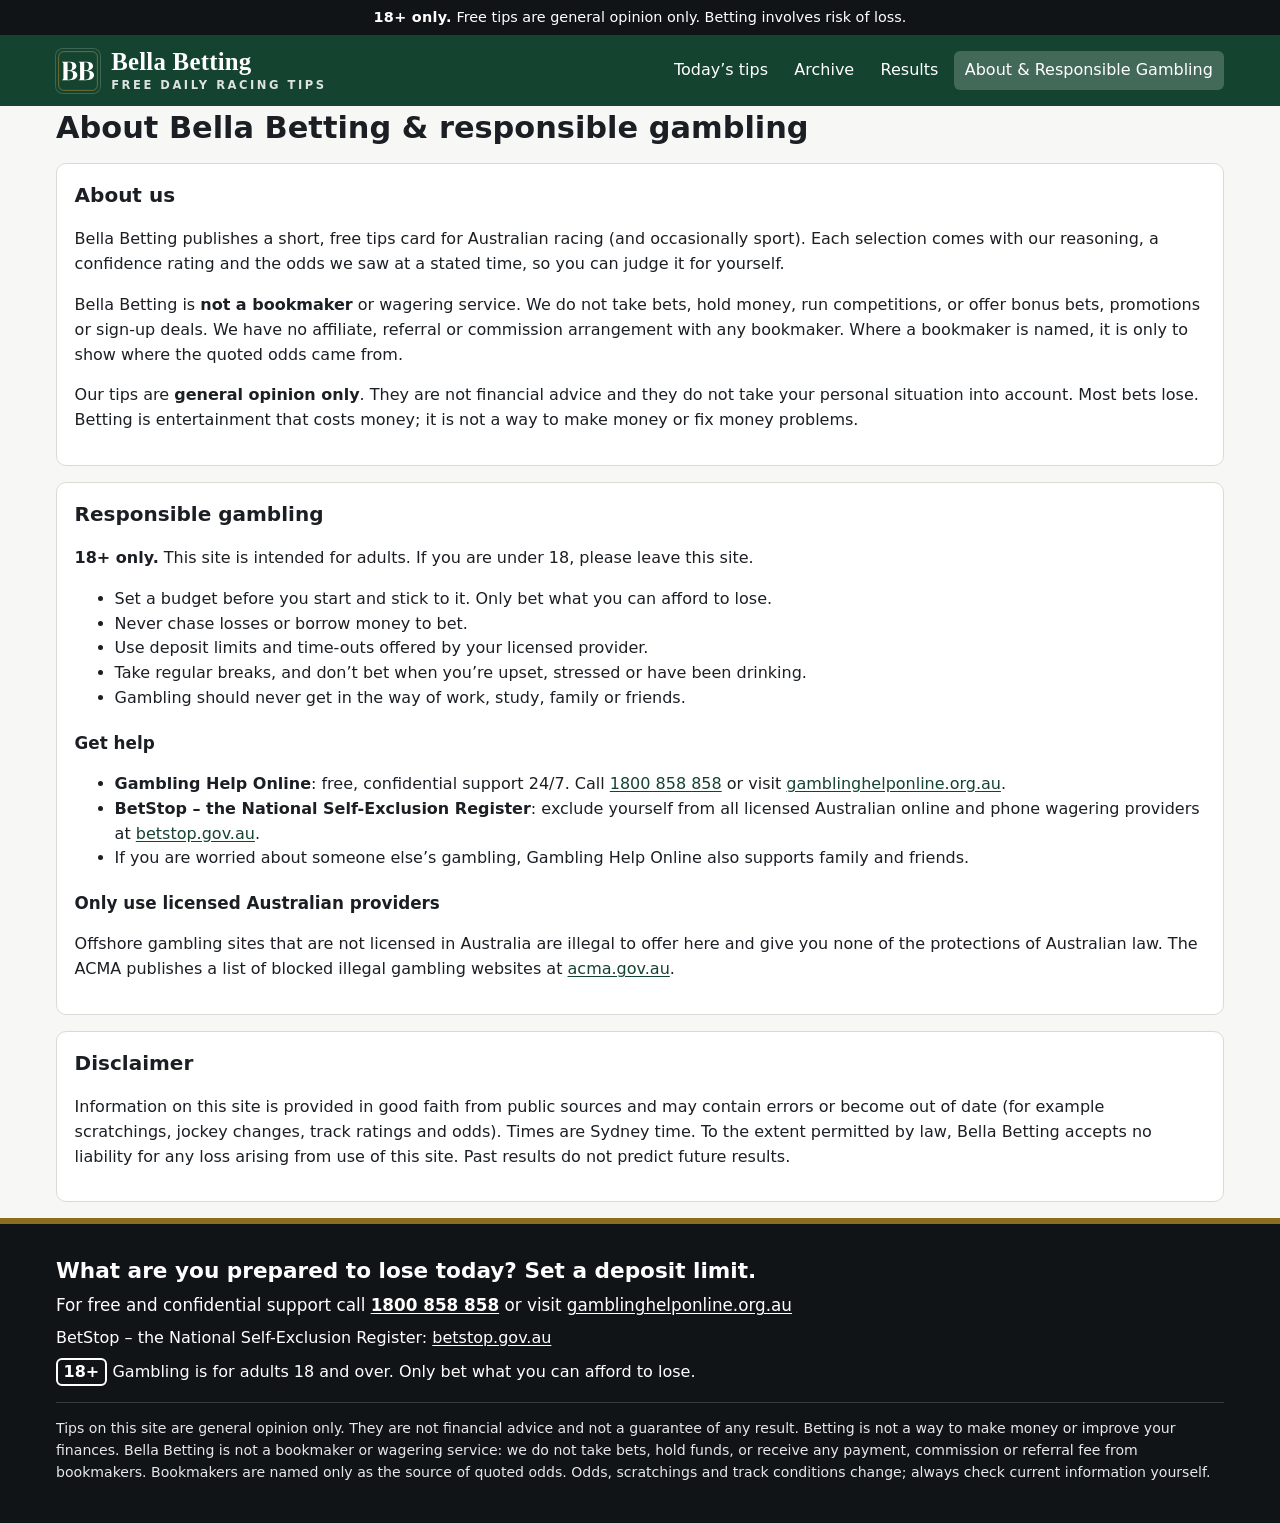
==== about.html @ 1662aeac "Bella Betting site: daily tips, roughies, archive, results tracker, RG footer, BB monogram" ====
<!doctype html>
<html lang="en-AU">
<head>
  <meta charset="utf-8">
  <meta name="viewport" content="width=device-width, initial-scale=1">
  <title>About &amp; Responsible Gambling | Bella Betting</title>
  <meta name="description" content="About Bella Betting, responsible gambling support and disclaimer.">
  <meta name="theme-color" content="#14432f">
  <link rel="icon" href="assets/brand/bb-monogram.svg" type="image/svg+xml">
  <link rel="icon" href="assets/brand/favicon-32.png" sizes="32x32" type="image/png">
  <link rel="icon" href="assets/brand/favicon.ico" sizes="16x16 32x32 48x48">
  <link rel="apple-touch-icon" href="assets/brand/apple-touch-icon.png">
  <link rel="manifest" href="site.webmanifest">
  <link rel="stylesheet" href="assets/style.css">
  <script src="assets/app.js" defer></script>
</head>
<body data-page="about">
  <a class="skip" href="#main">Skip to content</a>
  <div class="age-strip" role="note"><strong>18+ only.</strong> Free tips are general opinion only. Betting involves risk of loss.</div>
  <header class="site-header">
    <div class="wrap">
      <a class="brand" href="index.html" aria-label="Bella Betting home"><img class="brand-tile" src="assets/brand/bb-monogram.svg" alt="" width="44" height="44"><span class="wordmark">Bella Betting<span>Free daily racing tips</span></span></a>
      <nav aria-label="Main">
        <ul>
        <li><a href="index.html">Today’s tips</a></li>
        <li><a href="archive.html">Archive</a></li>
        <li><a href="results.html">Results</a></li>
        <li><a href="about.html" aria-current="page">About &amp; Responsible Gambling</a></li>
        </ul>
      </nav>
    </div>
  </header>
  <main id="main" class="wrap">
    <h1>About Bella Betting &amp; responsible gambling</h1>
    <section class="card" aria-labelledby="about-h">
      <h2 id="about-h">About us</h2>
      <p>Bella Betting publishes a short, free tips card for Australian racing (and occasionally sport). Each selection comes with our reasoning, a confidence rating and the odds we saw at a stated time, so you can judge it for yourself.</p>
      <p>Bella Betting is <strong>not a bookmaker</strong> or wagering service. We do not take bets, hold money, run competitions, or offer bonus bets, promotions or sign-up deals. We have no affiliate, referral or commission arrangement with any bookmaker. Where a bookmaker is named, it is only to show where the quoted odds came from.</p>
      <p>Our tips are <strong>general opinion only</strong>. They are not financial advice and they do not take your personal situation into account. Most bets lose. Betting is entertainment that costs money; it is not a way to make money or fix money problems.</p>
    </section>
    <section class="card" aria-labelledby="rg-h">
      <h2 id="rg-h">Responsible gambling</h2>
      <p><strong>18+ only.</strong> This site is intended for adults. If you are under 18, please leave this site.</p>
      <ul>
        <li>Set a budget before you start and stick to it. Only bet what you can afford to lose.</li>
        <li>Never chase losses or borrow money to bet.</li>
        <li>Use deposit limits and time-outs offered by your licensed provider.</li>
        <li>Take regular breaks, and don’t bet when you’re upset, stressed or have been drinking.</li>
        <li>Gambling should never get in the way of work, study, family or friends.</li>
      </ul>
      <h3>Get help</h3>
      <ul>
        <li><strong>Gambling Help Online</strong>: free, confidential support 24/7. Call <a href="tel:1800858858">1800 858 858</a> or visit <a href="https://www.gamblinghelponline.org.au" rel="noopener">gamblinghelponline.org.au</a>.</li>
        <li><strong>BetStop – the National Self-Exclusion Register</strong>: exclude yourself from all licensed Australian online and phone wagering providers at <a href="https://www.betstop.gov.au" rel="noopener">betstop.gov.au</a>.</li>
        <li>If you are worried about someone else’s gambling, Gambling Help Online also supports family and friends.</li>
      </ul>
      <h3>Only use licensed Australian providers</h3>
      <p>Offshore gambling sites that are not licensed in Australia are illegal to offer here and give you none of the protections of Australian law. The ACMA publishes a list of blocked illegal gambling websites at <a href="https://www.acma.gov.au/blocked-gambling-websites" rel="noopener">acma.gov.au</a>.</p>
    </section>
    <section class="card" aria-labelledby="disc-h">
      <h2 id="disc-h">Disclaimer</h2>
      <p>Information on this site is provided in good faith from public sources and may contain errors or become out of date (for example scratchings, jockey changes, track ratings and odds). Times are Sydney time. To the extent permitted by law, Bella Betting accepts no liability for any loss arising from use of this site. Past results do not predict future results.</p>
    </section>

  </main>
  <footer class="rg-footer" aria-label="Responsible gambling">
    <div class="wrap">
      <p class="rg-tagline" id="rg-tagline">Chances are you’re about to lose.</p>
      <p class="rg-cta">For free and confidential support call <a href="tel:1800858858"><strong>1800 858 858</strong></a> or visit <a href="https://www.gamblinghelponline.org.au" rel="noopener">gamblinghelponline.org.au</a></p>
      <p>BetStop – the National Self-Exclusion Register: <a href="https://www.betstop.gov.au" rel="noopener">betstop.gov.au</a></p>
      <p><span class="age18" aria-hidden="true">18+</span>Gambling is for adults 18 and over. Only bet what you can afford to lose.</p>
      <p class="disclaimer">Tips on this site are general opinion only. They are not financial advice and not a guarantee of any result. Betting is not a way to make money or improve your finances. Bella Betting is not a bookmaker or wagering service: we do not take bets, hold funds, or receive any payment, commission or referral fee from bookmakers. Bookmakers are named only as the source of quoted odds. Odds, scratchings and track conditions change; always check current information yourself.</p>
    </div>
  </footer>
</body>
</html>
---- assets/style.css ----
/* Bella Betting – plain CSS, mobile-first, no external assets */
:root{
  --ink:#1b1f24; --muted:#4f5864; --bg:#f7f7f5; --card:#ffffff; --line:#d9dcd6;
  --brand:#14432f; --brand-ink:#ffffff; --accent:#8a6d1d; --warn-bg:#fff6dd; --warn-line:#e2c56b;
  --rg-bg:#111417; --rg-ink:#ffffff; --focus:#1a5fd0;
  --radius:10px; --maxw:1200px;
}
*{box-sizing:border-box}
html{-webkit-text-size-adjust:100%}
body{margin:0;min-height:100vh;display:flex;flex-direction:column;font-family:system-ui,-apple-system,"Segoe UI",Roboto,"Helvetica Neue",Arial,sans-serif;font-size:1rem;line-height:1.55;color:var(--ink);background:var(--bg)}
a{color:var(--brand);text-underline-offset:2px}
a:focus-visible,button:focus-visible{outline:3px solid var(--focus);outline-offset:2px}
.skip{position:absolute;left:-9999px;top:0;background:#fff;padding:.5rem 1rem;z-index:10}
.skip:focus{left:.5rem;top:.5rem}
.wrap{max-width:var(--maxw);margin:0 auto;padding:0 1rem}

/* 18+ strip */
.age-strip{background:var(--rg-bg);color:var(--rg-ink);font-size:.9rem;text-align:center;padding:.4rem 1rem}
.age-strip strong{letter-spacing:.02em}

/* header + text wordmark */
.site-header{background:var(--brand);color:var(--brand-ink)}
.site-header .wrap{display:flex;flex-wrap:wrap;align-items:center;justify-content:space-between;gap:.5rem 1.5rem;padding-top:.85rem;padding-bottom:.85rem}
.brand{display:inline-flex;align-items:center;gap:.7rem;text-decoration:none;color:var(--brand-ink)}
.brand-tile{display:block;width:44px;height:44px;flex:none;border-radius:7px;box-shadow:0 0 0 1px rgba(255,255,255,.18)}
.wordmark{color:var(--brand-ink);text-decoration:none;font-family:Georgia,"Times New Roman",serif;font-size:1.55rem;font-weight:700;letter-spacing:.01em;line-height:1}
.wordmark{display:block}
.wordmark span{font-family:system-ui,-apple-system,"Segoe UI",Roboto,Arial,sans-serif;font-weight:600;font-size:.72rem;letter-spacing:.22em;text-transform:uppercase;display:block;margin-top:.3rem;opacity:.85}
nav ul{list-style:none;margin:0;padding:0;display:flex;flex-wrap:wrap;gap:.25rem}
nav a{display:block;color:var(--brand-ink);text-decoration:none;padding:.45rem .7rem;border-radius:6px;font-weight:500}
nav a:hover{background:rgba(255,255,255,.12)}
nav a[aria-current="page"]{background:rgba(255,255,255,.2)}

main{padding:1.5rem 0 2.5rem;flex:1 0 auto;width:100%}
h1{font-size:1.6rem;line-height:1.25;margin:.2rem 0 .4rem}
h2{font-size:1.25rem;margin:2rem 0 .6rem}
h3{font-size:1.05rem;margin:1.2rem 0 .4rem}
.meta{color:var(--muted);margin:0 0 1rem}
.card{background:var(--card);border:1px solid var(--line);border-radius:var(--radius);padding:1rem 1.1rem;margin:1rem 0}
.notice{background:var(--warn-bg);border:1px solid var(--warn-line);border-radius:var(--radius);padding:.8rem 1rem;margin:1rem 0}
.notice p{margin:.25rem 0}
.muted{color:var(--muted)}
.small{font-size:.9rem}

/* tips table: cards on mobile, table on wide screens */
table.tips{width:100%;border-collapse:collapse}
table.tips caption{text-align:left;font-weight:600;padding:.25rem 0 .6rem}
table.tips thead{position:absolute;left:-9999px}
table.tips tr{display:block;background:var(--card);border:1px solid var(--line);border-radius:var(--radius);padding:.8rem 1rem;margin-bottom:.9rem}
table.tips td{display:block;padding:.2rem 0;border:0}
table.tips td::before{content:attr(data-label);display:block;font-size:.75rem;font-weight:600;text-transform:uppercase;letter-spacing:.06em;color:var(--muted)}
td.sel{font-size:1.1rem;font-weight:700}
.badge{display:inline-block;border:1px solid var(--line);border-radius:999px;padding:.05rem .55rem;font-size:.85rem;background:#f1f3ef;white-space:nowrap}
.odds-src{display:block;color:var(--muted);font-size:.85rem}

@media (min-width:860px){
  h1{font-size:1.9rem}
  table.tips thead{position:static}
  table.tips{background:var(--card);border:1px solid var(--line);border-radius:var(--radius);overflow:hidden}
  table.tips tr{display:table-row;border:0;border-radius:0;padding:0;margin:0}
  table.tips th,table.tips td{display:table-cell;text-align:left;vertical-align:top;padding:.7rem .75rem;border-bottom:1px solid var(--line)}
  table.tips th{background:#eef1ec;font-size:.85rem;text-transform:uppercase;letter-spacing:.04em}
  table.tips td::before{display:none}
  table.tips tbody tr:last-child td{border-bottom:0}
  td.sel{font-size:1rem}
  td.reason{min-width:16rem}
  td.odds{min-width:9.5rem}
  td.time{white-space:nowrap}
  td.chance{min-width:7.5rem}
}

/* generic data tables (archive/results) */
table.data{width:100%;border-collapse:collapse;background:var(--card);border:1px solid var(--line);border-radius:var(--radius);overflow:hidden}
table.data th,table.data td{text-align:left;padding:.55rem .7rem;border-bottom:1px solid var(--line);vertical-align:top}
table.data th{background:#eef1ec;font-size:.85rem}
.table-scroll{overflow-x:auto}
.stats{display:grid;grid-template-columns:repeat(auto-fit,minmax(9rem,1fr));gap:.75rem;margin:1rem 0}
.stat{background:var(--card);border:1px solid var(--line);border-radius:var(--radius);padding:.75rem}
.stat b{display:block;font-size:1.3rem}

/* responsible gambling footer */
.rg-footer{background:var(--rg-bg);color:var(--rg-ink);padding:1.6rem 0 2rem;border-top:6px solid var(--accent)}
.rg-footer a{color:#fff}
.rg-tagline{font-size:1.35rem;font-weight:700;margin:0 0 .6rem;line-height:1.3}
.rg-cta{font-size:1.05rem;margin:.3rem 0}
.rg-footer p{margin:.45rem 0}
.rg-footer .disclaimer{font-size:.88rem;opacity:.9;border-top:1px solid #3a4047;margin-top:1rem;padding-top:.9rem}
.age18{display:inline-block;border:2px solid #fff;border-radius:6px;font-weight:800;padding:0 .35rem;margin-right:.35rem}
@media (prefers-reduced-motion:reduce){*{scroll-behavior:auto!important;transition:none!important}}
@media print{.site-header nav,.skip{display:none}}
.card > h2:first-child{margin-top:0}
.notice-risk{background:#fdeeee;border-color:#d99a9a}
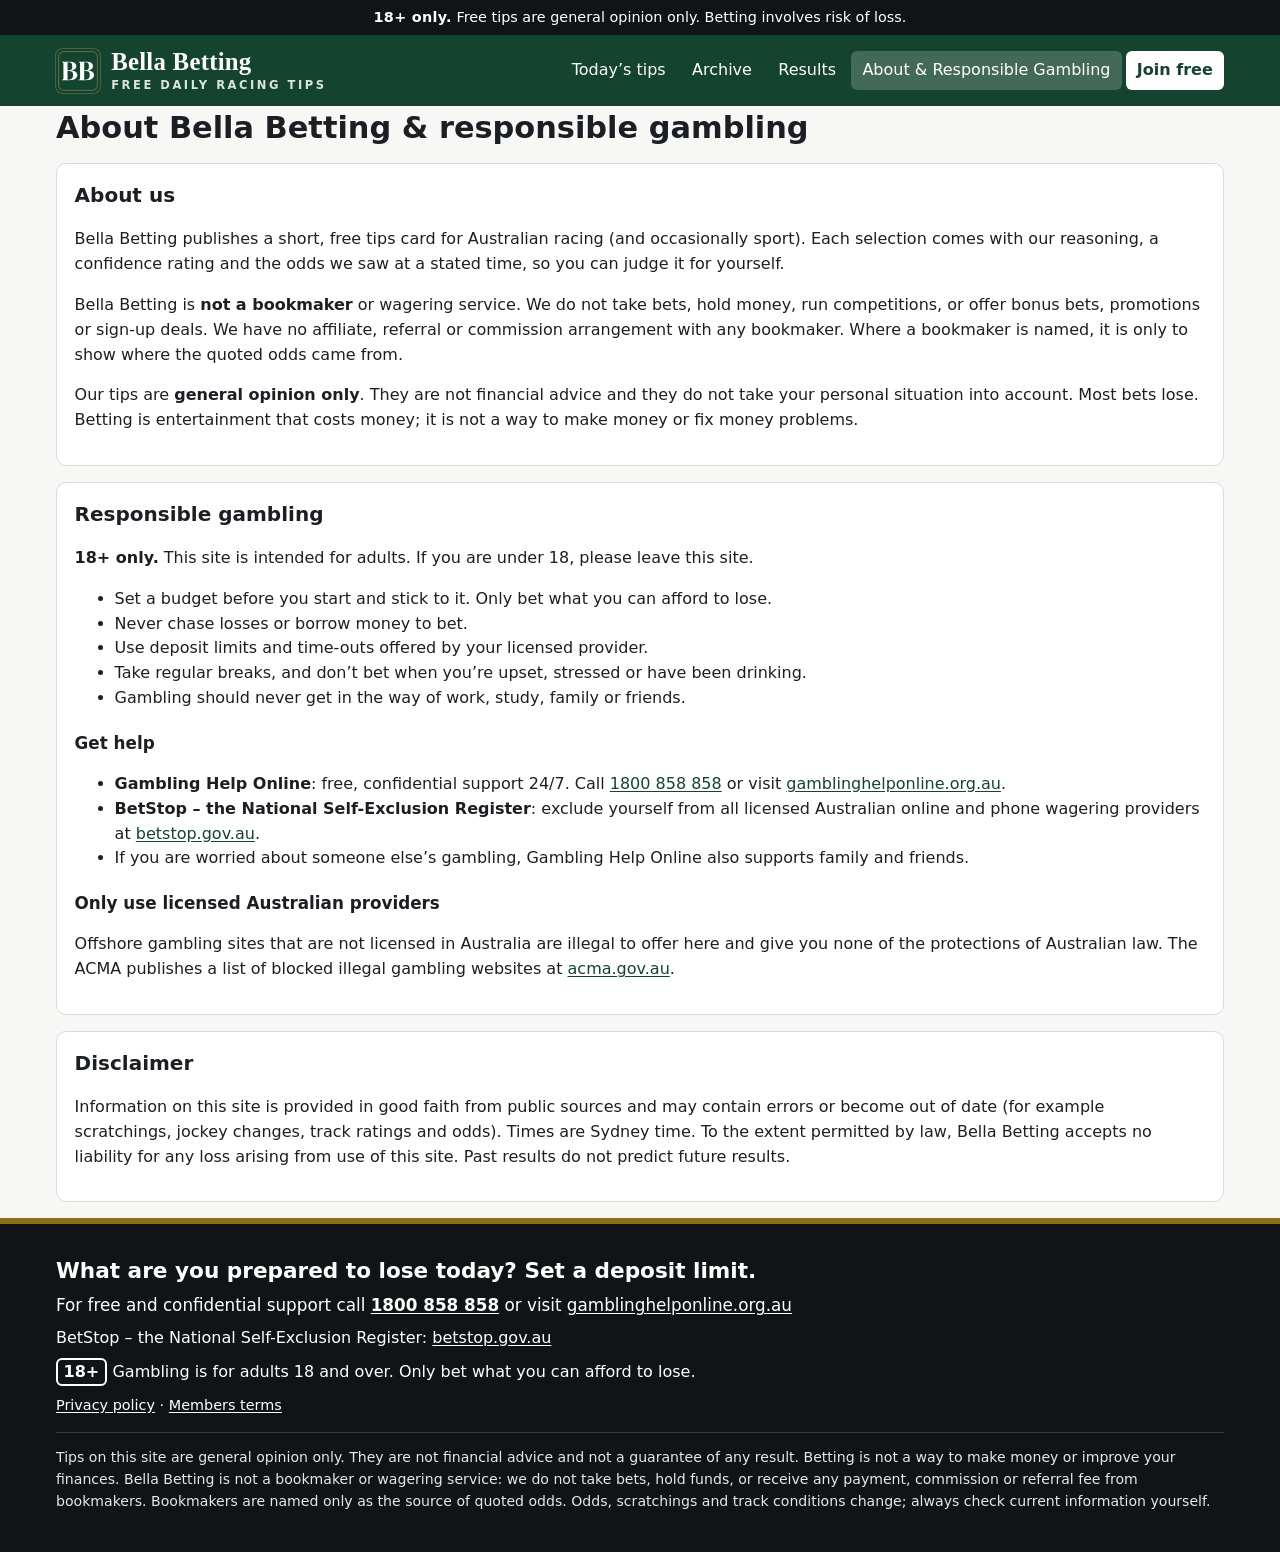
==== commit efe2e974: "Membership (preview, not live): join page, privacy policy, members terms, Join free CTA" ====
--- a/about.html
+++ b/about.html
@@ -26,6 +26,7 @@
         <li><a href="archive.html">Archive</a></li>
         <li><a href="results.html">Results</a></li>
         <li><a href="about.html" aria-current="page">About &amp; Responsible Gambling</a></li>
+        <li><a class="nav-join" href="join.html">Join free</a></li>
         </ul>
       </nav>
     </div>
@@ -69,6 +70,7 @@
       <p class="rg-cta">For free and confidential support call <a href="tel:1800858858"><strong>1800 858 858</strong></a> or visit <a href="https://www.gamblinghelponline.org.au" rel="noopener">gamblinghelponline.org.au</a></p>
       <p>BetStop – the National Self-Exclusion Register: <a href="https://www.betstop.gov.au" rel="noopener">betstop.gov.au</a></p>
       <p><span class="age18" aria-hidden="true">18+</span>Gambling is for adults 18 and over. Only bet what you can afford to lose.</p>
+      <p class="small"><a href="privacy.html">Privacy policy</a> · <a href="members-terms.html">Members terms</a></p>
       <p class="disclaimer">Tips on this site are general opinion only. They are not financial advice and not a guarantee of any result. Betting is not a way to make money or improve your finances. Bella Betting is not a bookmaker or wagering service: we do not take bets, hold funds, or receive any payment, commission or referral fee from bookmakers. Bookmakers are named only as the source of quoted odds. Odds, scratchings and track conditions change; always check current information yourself.</p>
     </div>
   </footer>
--- a/assets/style.css
+++ b/assets/style.css
@@ -90,3 +90,23 @@
 @media print{.site-header nav,.skip{display:none}}
 .card > h2:first-child{margin-top:0}
 .notice-risk{background:#fdeeee;border-color:#d99a9a}
+
+/* membership */
+nav a.nav-join{background:#fff;color:var(--brand);font-weight:700}
+nav a.nav-join:hover{background:#eef1ec}
+nav a.nav-join[aria-current="page"]{background:#eef1ec}
+.btn{display:inline-block;background:var(--brand);color:#fff;border:0;border-radius:8px;padding:.7rem 1.3rem;font:inherit;font-weight:700;text-decoration:none;cursor:pointer}
+.btn:hover{background:#0f3524}
+.btn[disabled]{opacity:.6;cursor:wait}
+.join-form .field{margin:0 0 1rem}
+.join-form label{display:block;font-weight:600;margin-bottom:.25rem}
+.join-form input[type=text],.join-form input:not([type]),.join-form input[type=email],.join-form input[type=tel]{width:100%;max-width:28rem;font:inherit;padding:.6rem .7rem;border:1px solid #9aa39b;border-radius:8px;background:#fff}
+.join-form input[aria-invalid="true"]{border-color:#b3261e;box-shadow:0 0 0 1px #b3261e}
+.join-form fieldset{border:1px solid var(--line);border-radius:var(--radius);padding:.6rem 1rem 1rem;margin:0 0 1rem}
+.join-form legend{font-weight:700;padding:0 .3rem}
+.join-form label.check{display:flex;gap:.6rem;align-items:flex-start;font-weight:400;margin:.6rem 0}
+.join-form label.check input{width:1.2rem;height:1.2rem;margin-top:.2rem;flex:none}
+.hp{position:absolute;left:-9999px;width:1px;height:1px;overflow:hidden}
+.placeholder{background:#fff6dd;border:1px dashed var(--warn-line);padding:0 .25rem;border-radius:4px}
+.join-cta{border-left:6px solid var(--brand)}
+.preview-banner{background:#fff6dd;border:2px dashed var(--warn-line);padding:.6rem 1rem;border-radius:var(--radius);margin:0 0 1rem}
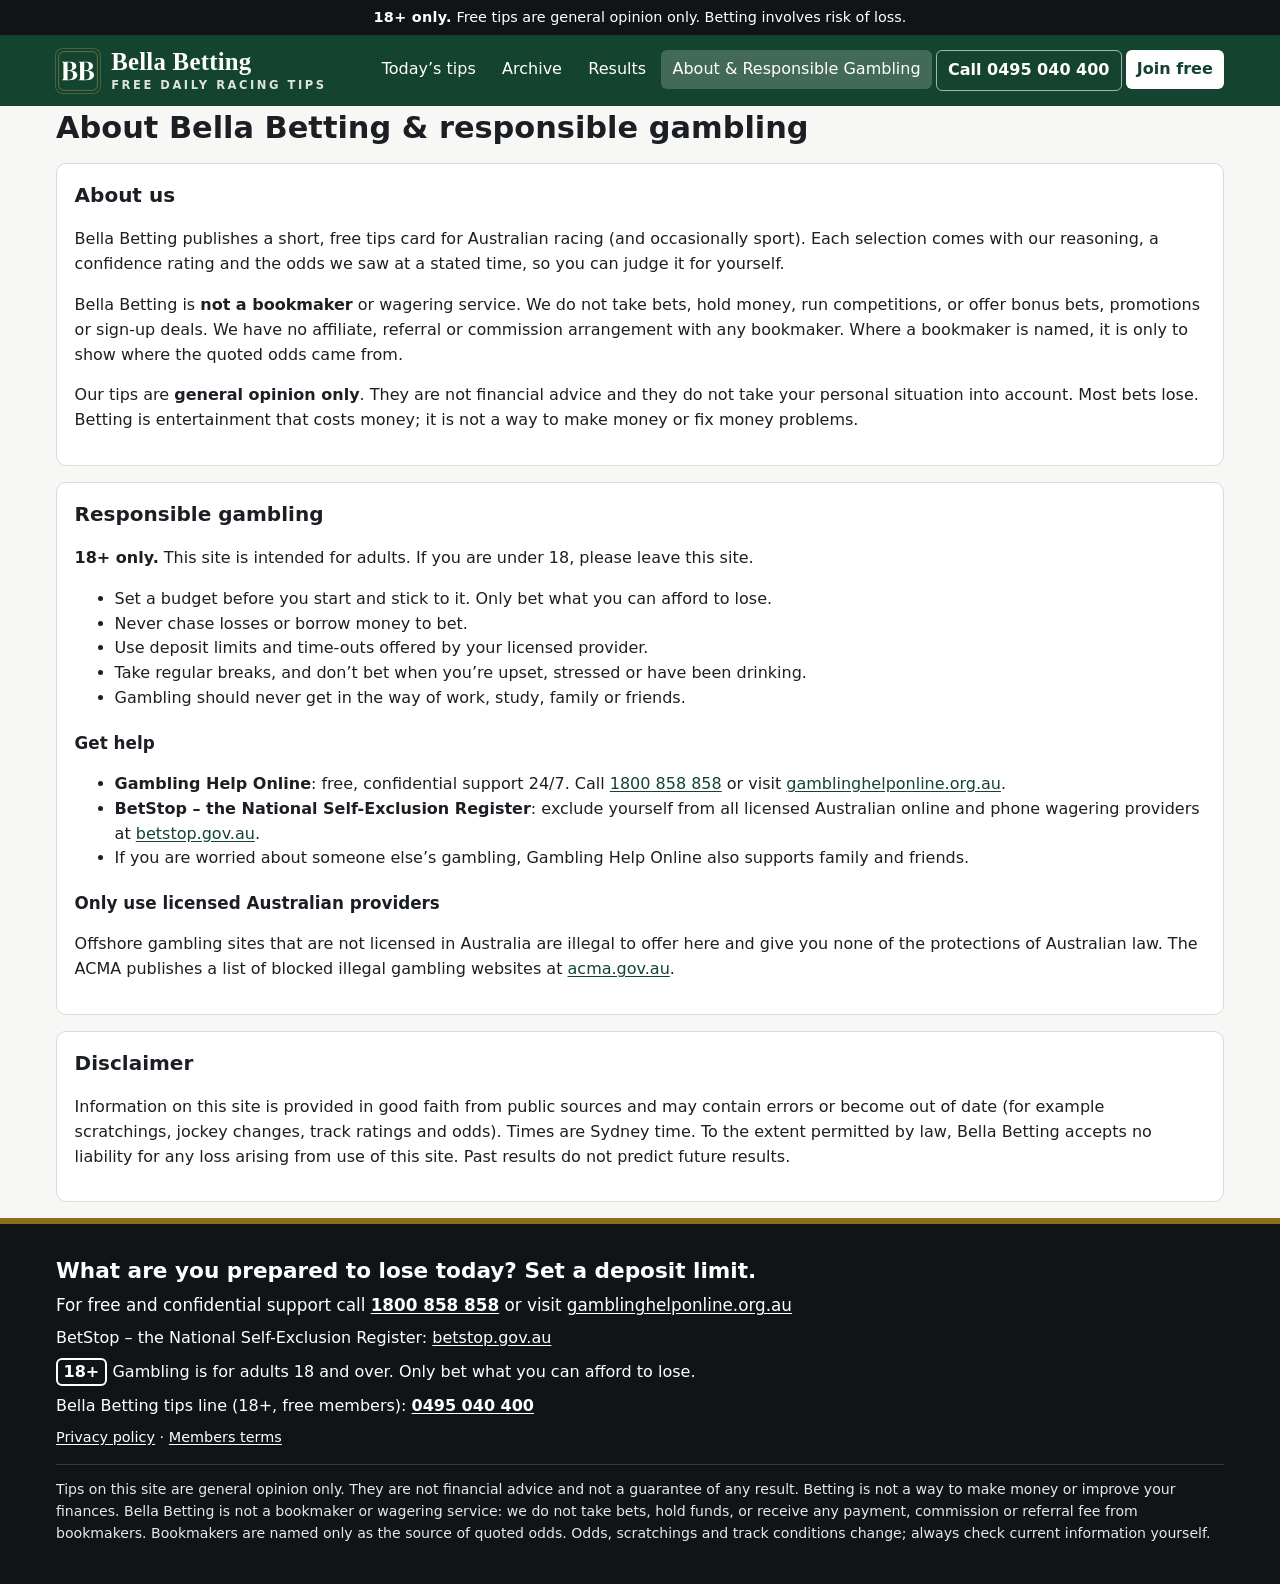
==== commit 9eb770f7: "Update site 2026-10-11 13:10 AEDT" ====
--- a/about.html
+++ b/about.html
@@ -26,6 +26,7 @@
         <li><a href="archive.html">Archive</a></li>
         <li><a href="results.html">Results</a></li>
         <li><a href="about.html" aria-current="page">About &amp; Responsible Gambling</a></li>
+        <li><a class="nav-call" href="tel:+61495040400" aria-label="Call the Bella Betting tips line on 0495 040 400">Call 0495 040 400</a></li>
         <li><a class="nav-join" href="join.html">Join free</a></li>
         </ul>
       </nav>
@@ -70,6 +71,7 @@
       <p class="rg-cta">For free and confidential support call <a href="tel:1800858858"><strong>1800 858 858</strong></a> or visit <a href="https://www.gamblinghelponline.org.au" rel="noopener">gamblinghelponline.org.au</a></p>
       <p>BetStop – the National Self-Exclusion Register: <a href="https://www.betstop.gov.au" rel="noopener">betstop.gov.au</a></p>
       <p><span class="age18" aria-hidden="true">18+</span>Gambling is for adults 18 and over. Only bet what you can afford to lose.</p>
+      <p class="tipsline">Bella Betting tips line (18+, free members): <a href="tel:+61495040400">0495 040 400</a></p>
       <p class="small"><a href="privacy.html">Privacy policy</a> · <a href="members-terms.html">Members terms</a></p>
       <p class="disclaimer">Tips on this site are general opinion only. They are not financial advice and not a guarantee of any result. Betting is not a way to make money or improve your finances. Bella Betting is not a bookmaker or wagering service: we do not take bets, hold funds, or receive any payment, commission or referral fee from bookmakers. Bookmakers are named only as the source of quoted odds. Odds, scratchings and track conditions change; always check current information yourself.</p>
     </div>
--- a/assets/style.css
+++ b/assets/style.css
@@ -110,3 +110,15 @@
 .placeholder{background:#fff6dd;border:1px dashed var(--warn-line);padding:0 .25rem;border-radius:4px}
 .join-cta{border-left:6px solid var(--brand)}
 .preview-banner{background:#fff6dd;border:2px dashed var(--warn-line);padding:.6rem 1rem;border-radius:var(--radius);margin:0 0 1rem}
+
+/* members gate */
+.member-bar{background:#eef6f1;border:1px solid #cfe3d7;padding:.4rem .7rem;border-radius:6px;margin:.6rem 0}
+.gate form.login label{display:block;font-weight:600;margin:.6rem 0 .2rem}
+.gate form.login input[type=tel],.gate form.login input[type=email],.gate form.login input[inputmode=numeric]{font-size:1.05rem;padding:.45rem .6rem;max-width:22rem;width:100%;border:1px solid #9bb;border-radius:6px}
+
+/* tips line */
+nav a.nav-call{border:1px solid rgba(255,255,255,.6);white-space:nowrap;font-weight:700}
+nav a.nav-call:hover{background:rgba(255,255,255,.15)}
+.tipsline a,.phone-members a,.phone-join a{white-space:nowrap}
+.rg-footer .tipsline a{color:inherit;font-weight:700}
+@media (max-width:520px){nav ul{gap:.2rem}nav a{padding:.4rem .55rem}nav li:has(.nav-call),nav li:has(.nav-join){order:-1}}
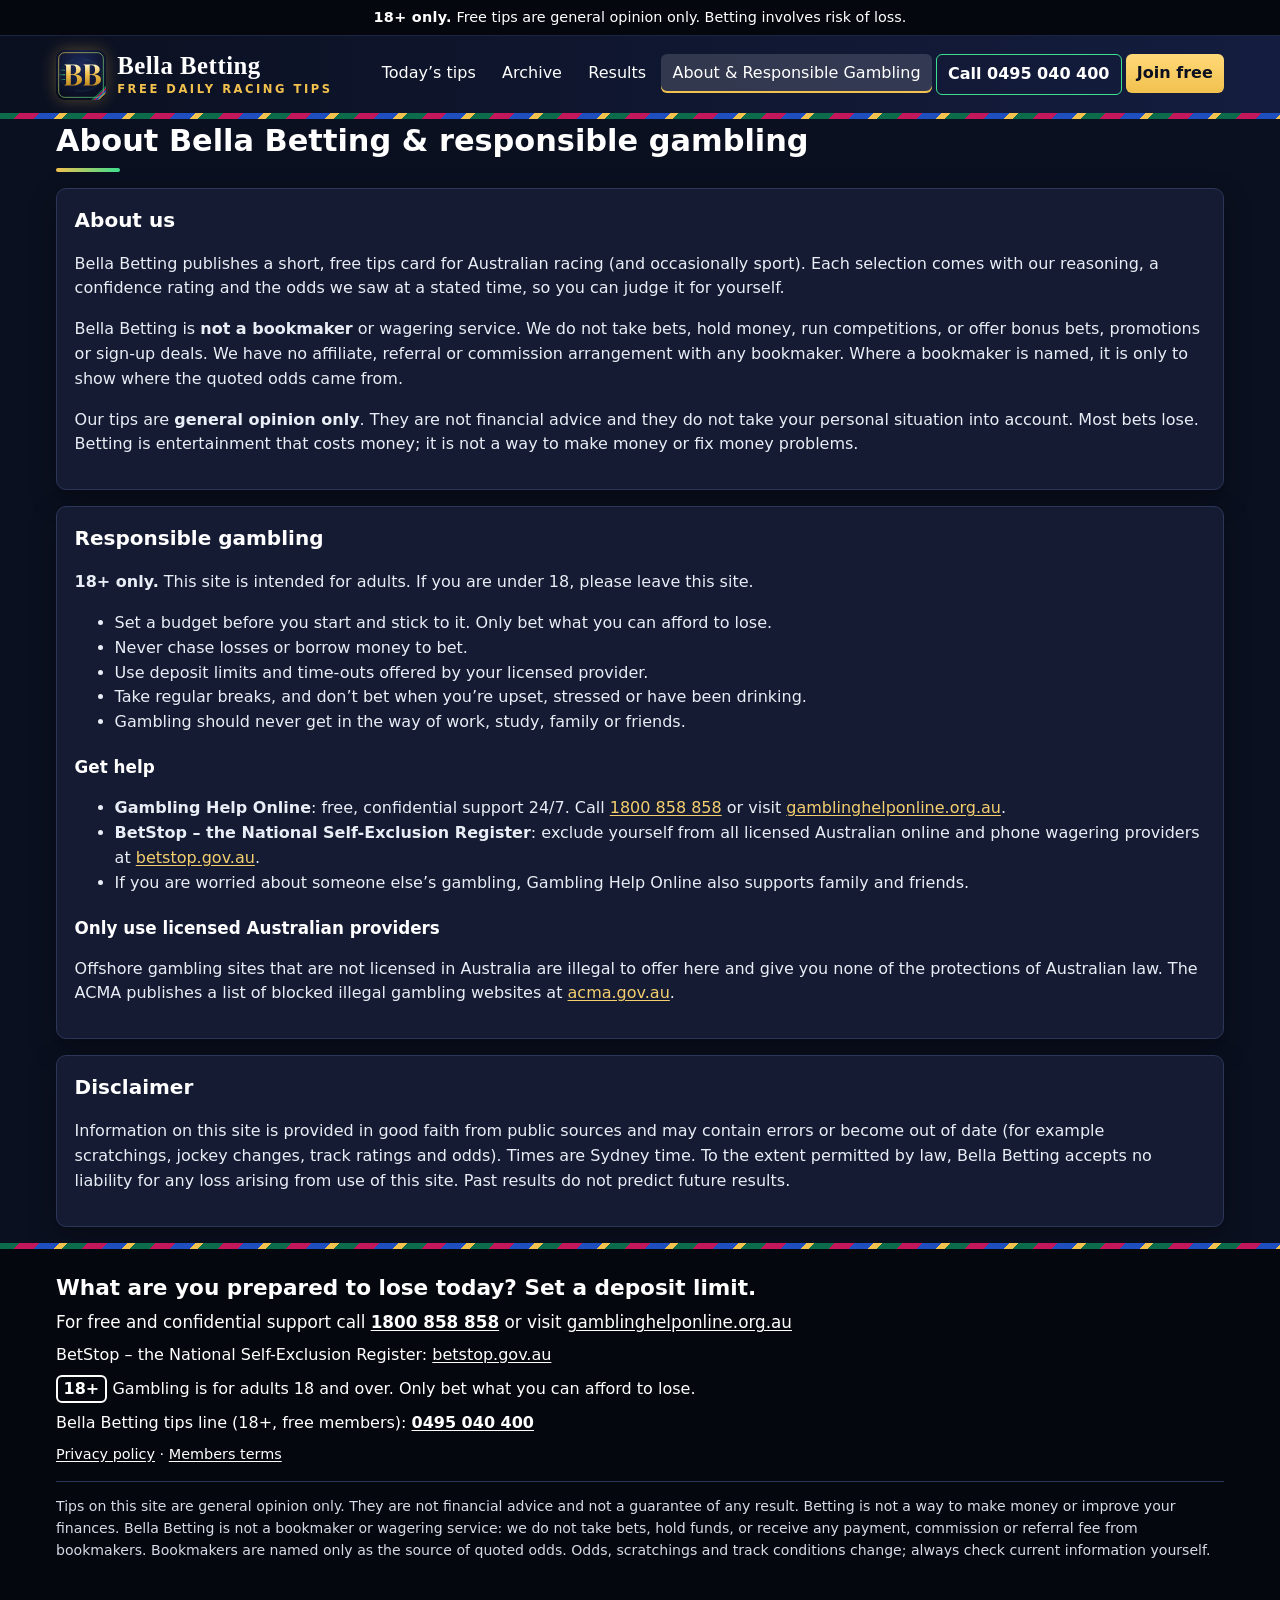
==== commit c5ee8460: "Night Racing theme with silks-stripe accent: palette, hero, new BB logo and icons (awaiting Damien's" ====
--- a/about.html
+++ b/about.html
@@ -5,8 +5,8 @@
   <meta name="viewport" content="width=device-width, initial-scale=1">
   <title>About &amp; Responsible Gambling | Bella Betting</title>
   <meta name="description" content="About Bella Betting, responsible gambling support and disclaimer.">
-  <meta name="theme-color" content="#14432f">
-  <link rel="icon" href="assets/brand/bb-monogram.svg" type="image/svg+xml">
+  <meta name="theme-color" content="#0b1020">
+  <link rel="icon" href="assets/brand/bb-monogram-small.svg" type="image/svg+xml">
   <link rel="icon" href="assets/brand/favicon-32.png" sizes="32x32" type="image/png">
   <link rel="icon" href="assets/brand/favicon.ico" sizes="16x16 32x32 48x48">
   <link rel="apple-touch-icon" href="assets/brand/apple-touch-icon.png">
@@ -19,7 +19,7 @@
   <div class="age-strip" role="note"><strong>18+ only.</strong> Free tips are general opinion only. Betting involves risk of loss.</div>
   <header class="site-header">
     <div class="wrap">
-      <a class="brand" href="index.html" aria-label="Bella Betting home"><img class="brand-tile" src="assets/brand/bb-monogram.svg" alt="" width="44" height="44"><span class="wordmark">Bella Betting<span>Free daily racing tips</span></span></a>
+      <a class="brand" href="index.html" aria-label="Bella Betting home"><img class="brand-tile" src="assets/brand/bb-monogram.svg" alt="" width="50" height="50"><span class="wordmark">Bella Betting<span>Free daily racing tips</span></span></a>
       <nav aria-label="Main">
         <ul>
         <li><a href="index.html">Today’s tips</a></li>
--- a/assets/style.css
+++ b/assets/style.css
@@ -122,3 +122,84 @@
 .tipsline a,.phone-members a,.phone-join a{white-space:nowrap}
 .rg-footer .tipsline a{color:inherit;font-weight:700}
 @media (max-width:520px){nav ul{gap:.2rem}nav a{padding:.4rem .55rem}nav li:has(.nav-call),nav li:has(.nav-join){order:-1}}
+
+
+/* =====================================================================
+   NIGHT RACING theme (v2, Oct 2026) + thin silks-stripe accent.
+   Overrides the base palette above. All text pairs WCAG AA (checked).
+   ===================================================================== */
+:root{
+  --ink:#e9edf5; --muted:#b4bdd0; --bg:#0b1020; --card:#141b33; --line:#2b3658;
+  --brand:#0b1020; --brand-ink:#ffffff; --accent:#f2c14e; --warn-bg:#231f12; --warn-line:#8a7130;
+  --rg-bg:#05070e; --rg-ink:#ffffff; --focus:#3ee08f;
+  --gold:#f2c14e; --gold-hi:#ffd978; --green:#3ee08f;
+  --silks:repeating-linear-gradient(135deg,#0b6b4b 0 14px,#c2185b 14px 28px,#1f4fbf 28px 42px,#f2c14e 42px 48px);
+}
+body{background:var(--bg);color:var(--ink)}
+a{color:#f5cf6e}
+a:hover{color:var(--gold-hi)}
+a:focus-visible,button:focus-visible,input:focus-visible{outline:3px solid var(--focus);outline-offset:2px}
+.skip{background:#fff;color:#0b1020}
+
+.age-strip{background:#05070e;color:#fff;border-bottom:1px solid #1c2440}
+.site-header{background:linear-gradient(90deg,#0b1020,#141d3f)}
+/* thin silks stripe: decorative only, never behind text */
+.site-header::after,.rg-footer::before{content:"";display:block;height:6px;background:var(--silks)}
+.brand-tile{width:50px;height:50px;border-radius:9px;box-shadow:0 0 16px rgba(242,193,78,.3)}
+.wordmark{letter-spacing:.02em}
+.wordmark span{color:var(--gold);opacity:1}
+nav a:hover{background:rgba(255,255,255,.1)}
+nav a[aria-current="page"]{background:rgba(255,255,255,.14);box-shadow:inset 0 -2px 0 var(--gold)}
+nav a.nav-join{background:linear-gradient(180deg,var(--gold-hi),var(--gold));color:#0b1020}
+nav a.nav-join:hover,nav a.nav-join[aria-current="page"]{background:var(--gold-hi);color:#0b1020}
+nav a.nav-call{border:1px solid var(--green);color:#fff}
+nav a.nav-call:hover{background:rgba(62,224,143,.14)}
+
+h1{color:#fff}
+h1::after{content:"";display:block;width:64px;height:4px;margin-top:.45rem;background:linear-gradient(90deg,var(--gold),var(--green));border-radius:2px}
+h2,h3{color:#fff}
+.meta,.muted,.odds-src{color:var(--muted)}
+.card,.stat{background:var(--card);border-color:var(--line);box-shadow:0 10px 28px rgba(0,0,0,.32)}
+.notice{background:var(--warn-bg);border-color:var(--warn-line);color:#f4ead0}
+.notice strong{color:#ffe7a6}
+.notice-risk{background:#2a1419;border-color:#8a3a48;color:#f6dde1}
+.badge{background:#1f2947;border-color:#3a4770;color:var(--ink)}
+.btn{background:linear-gradient(180deg,var(--gold-hi),var(--gold));color:#0b1020}
+.btn:hover{background:var(--gold-hi);color:#0b1020}
+.gate{border-top:3px solid var(--gold)}
+.join-cta{border-left:6px solid var(--green)}
+.member-bar{background:#10261c;border-color:#2d6b4c;color:var(--ink)}
+.placeholder,.preview-banner{background:#231f12;color:#f4ead0}
+
+/* tables */
+table.tips tr{background:var(--card);border-color:var(--line)}
+table.data,table.tips{color:var(--ink)}
+table.data th{background:#1b2440;color:#fff}
+@media (min-width:860px){ table.tips th{background:#1b2440;color:#fff} }
+
+/* forms: light fields for legibility */
+.join-form input[type=text],.join-form input:not([type]),.join-form input[type=email],.join-form input[type=tel],
+.gate form.login input[type=tel],.gate form.login input[type=email],.gate form.login input[inputmode=numeric]{background:#fff;color:#111;border-color:#6b7898}
+.join-form fieldset{border-color:var(--line)}
+.join-form label.check input{accent-color:var(--gold)}
+
+/* homepage hero (index only) */
+.hero{background:#0b1020 url(hero-night.svg) center/cover no-repeat;color:#fff}
+.hero .wrap{padding-top:2.2rem;padding-bottom:2.4rem}
+.hero-kicker{margin:0 0 .4rem;font-weight:800;letter-spacing:.18em;text-transform:uppercase;font-size:.8rem;color:var(--green)}
+.hero-title{margin:0 0 .6rem;font-size:2.1rem;line-height:1.1;font-weight:900;max-width:22ch;color:#fff}
+.hero-title em{font-style:normal;color:var(--gold)}
+.hero-sub{margin:0 0 1.2rem;font-size:1.05rem;max-width:44ch;color:#e9edf5}
+.hero .btn{margin:0 .5rem .5rem 0}
+.hero .btn.ghost{background:transparent;border:2px solid var(--green);color:#fff}
+.hero .btn.ghost:hover{background:rgba(62,224,143,.14)}
+@media (min-width:860px){.hero-title{font-size:3.1rem}.hero .wrap{padding-top:3.2rem;padding-bottom:3.4rem}}
+@media (max-width:859px){.hero{background:#0b1020 url(hero-night.svg) center bottom/260% auto no-repeat}.hero .wrap{padding-bottom:4.5rem}}
+
+/* RG footer */
+.rg-footer{border-top:0;padding-top:0}
+.rg-footer::before{margin-bottom:1.6rem}
+.rg-footer a{color:#fff}
+.rg-footer .disclaimer{border-top-color:#2b3658;opacity:1;color:#d6dbe6}
+@media print{body{background:#fff;color:#000}.hero,.site-header::after,.rg-footer::before{display:none}}
+.is-member .hero{display:none}
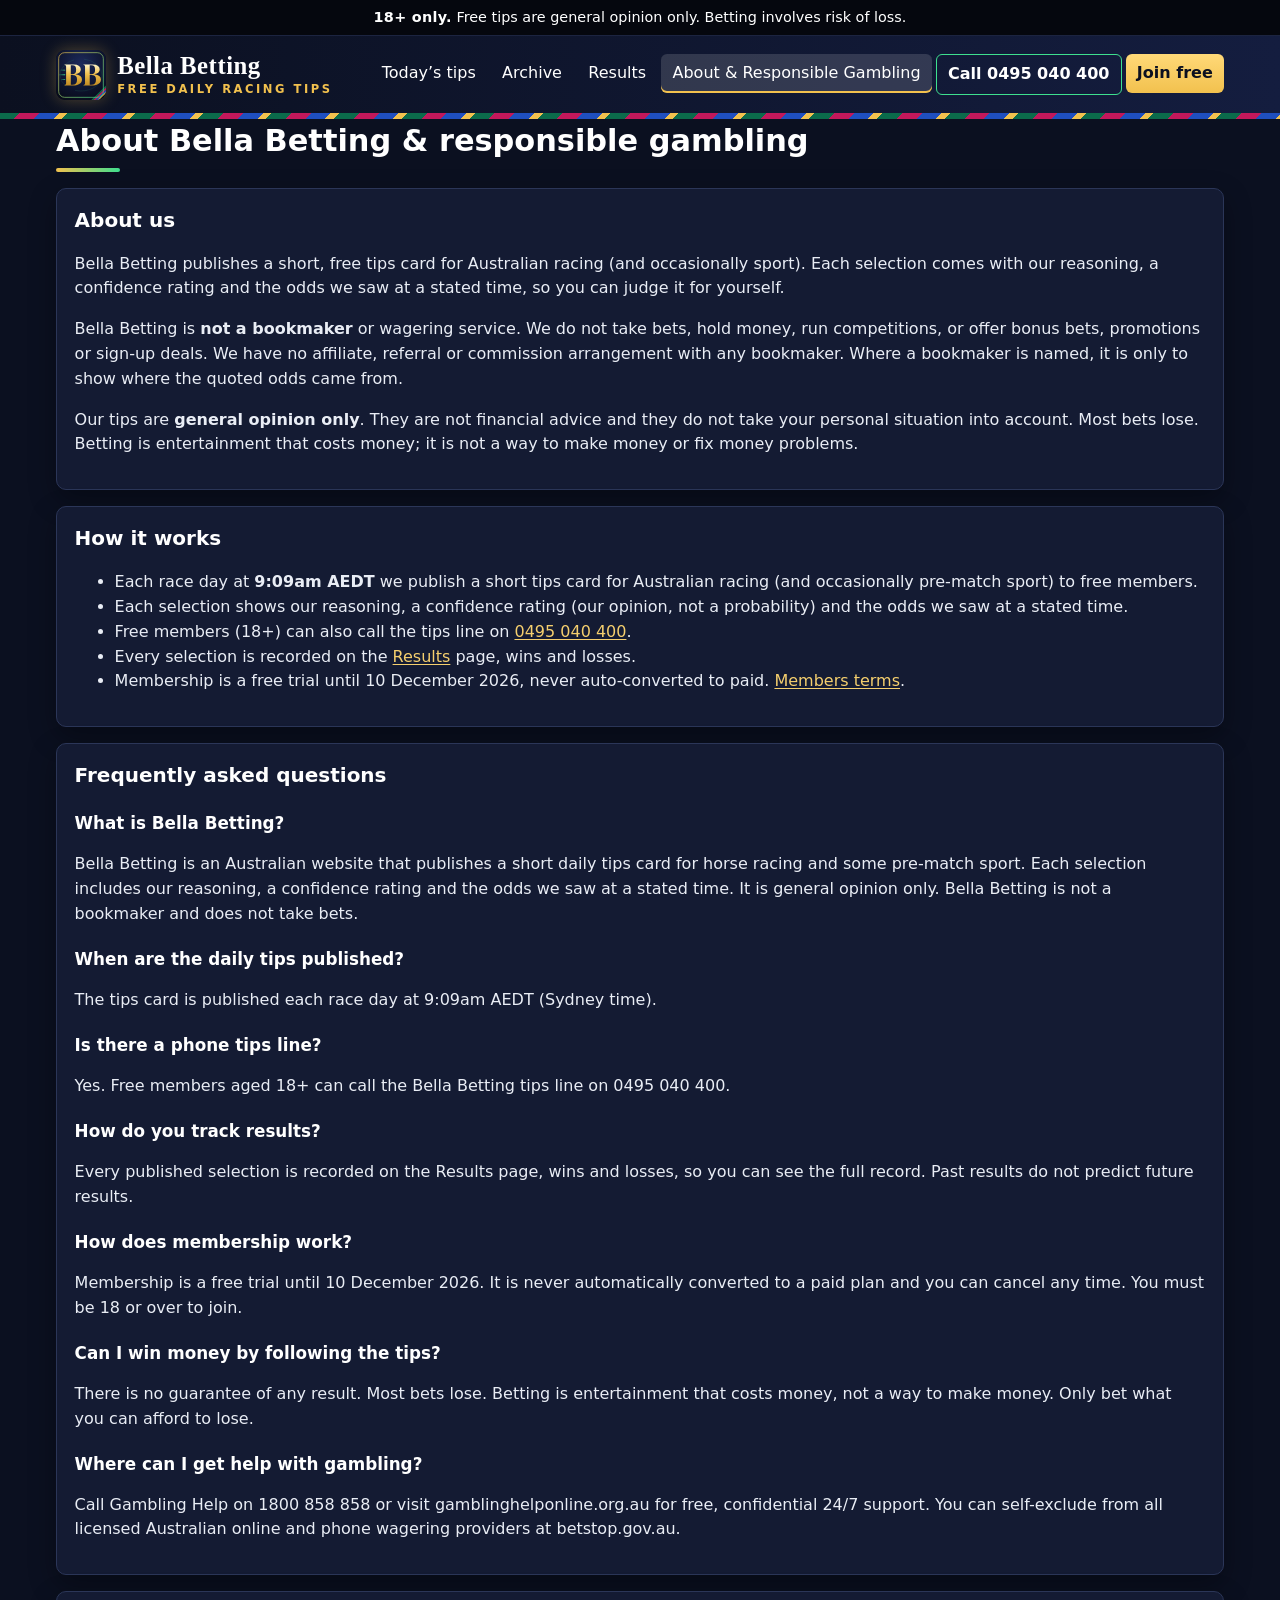
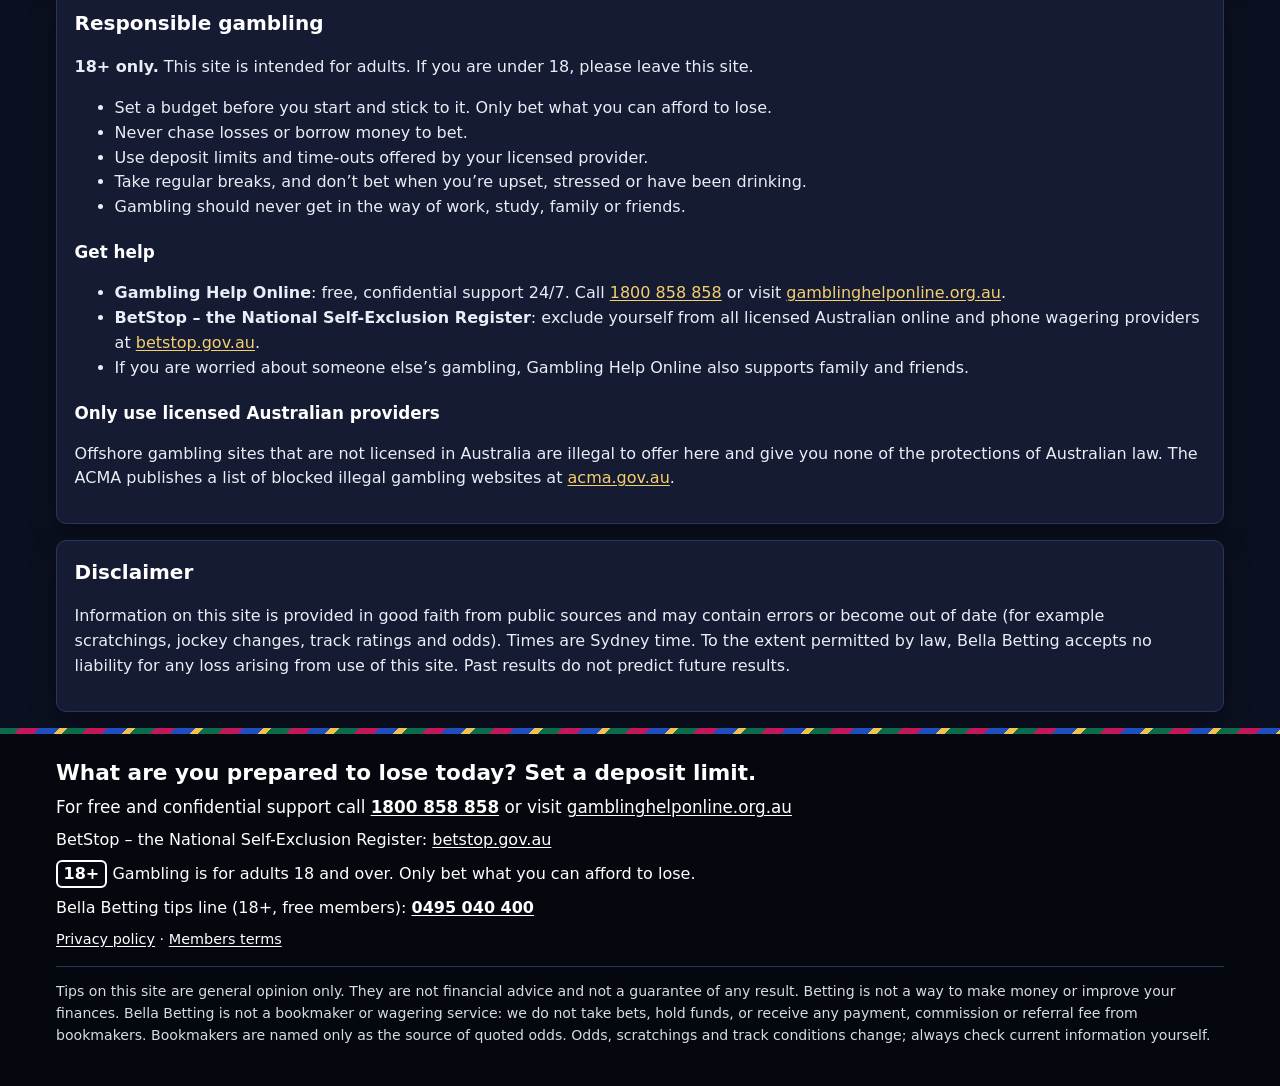
==== commit 9a06f21b: "Update site 2026-11-03 10:02 AEDT" ====
--- a/about.html
+++ b/about.html
@@ -3,8 +3,22 @@
 <head>
   <meta charset="utf-8">
   <meta name="viewport" content="width=device-width, initial-scale=1">
-  <title>About &amp; Responsible Gambling | Bella Betting</title>
-  <meta name="description" content="About Bella Betting, responsible gambling support and disclaimer.">
+  <title>About Bella Betting, How It Works &amp; FAQ | Responsible Gambling</title>
+  <meta name="description" content="What Bella Betting is, how the daily 9:09am AEDT tips card and tips line 0495 040 400 work, results tracking, FAQ and responsible gambling support. 18+.">
+  <link rel="canonical" href="https://bellabetting.com.au/about.html">
+  <meta name="robots" content="index, follow, max-image-preview:large">
+  <meta property="og:type" content="website">
+  <meta property="og:site_name" content="Bella Betting">
+  <meta property="og:locale" content="en_AU">
+  <meta property="og:title" content="About Bella Betting, How It Works &amp; FAQ | Responsible Gambling">
+  <meta property="og:description" content="What Bella Betting is, how the daily 9:09am AEDT tips card and tips line 0495 040 400 work, results tracking, FAQ and responsible gambling support. 18+.">
+  <meta property="og:url" content="https://bellabetting.com.au/about.html">
+  <meta property="og:image" content="https://bellabetting.com.au/assets/brand/bb-monogram-600.png">
+  <meta name="twitter:card" content="summary">
+  <meta name="twitter:title" content="About Bella Betting, How It Works &amp; FAQ | Responsible Gambling">
+  <meta name="twitter:description" content="What Bella Betting is, how the daily 9:09am AEDT tips card and tips line 0495 040 400 work, results tracking, FAQ and responsible gambling support. 18+.">
+  <meta name="twitter:image" content="https://bellabetting.com.au/assets/brand/bb-monogram-600.png">
+  <script type="application/ld+json">{"@context": "https://schema.org", "@type": "FAQPage", "mainEntity": [{"@type": "Question", "name": "What is Bella Betting?", "acceptedAnswer": {"@type": "Answer", "text": "Bella Betting is an Australian website that publishes a short daily tips card for horse racing and some pre-match sport. Each selection includes our reasoning, a confidence rating and the odds we saw at a stated time. It is general opinion only. Bella Betting is not a bookmaker and does not take bets."}}, {"@type": "Question", "name": "When are the daily tips published?", "acceptedAnswer": {"@type": "Answer", "text": "The tips card is published each race day at 9:09am AEDT (Sydney time)."}}, {"@type": "Question", "name": "Is there a phone tips line?", "acceptedAnswer": {"@type": "Answer", "text": "Yes. Free members aged 18+ can call the Bella Betting tips line on 0495 040 400."}}, {"@type": "Question", "name": "How do you track results?", "acceptedAnswer": {"@type": "Answer", "text": "Every published selection is recorded on the Results page, wins and losses, so you can see the full record. Past results do not predict future results."}}, {"@type": "Question", "name": "How does membership work?", "acceptedAnswer": {"@type": "Answer", "text": "Membership is a free trial until 10 December 2026. It is never automatically converted to a paid plan and you can cancel any time. You must be 18 or over to join."}}, {"@type": "Question", "name": "Can I win money by following the tips?", "acceptedAnswer": {"@type": "Answer", "text": "There is no guarantee of any result. Most bets lose. Betting is entertainment that costs money, not a way to make money. Only bet what you can afford to lose."}}, {"@type": "Question", "name": "Where can I get help with gambling?", "acceptedAnswer": {"@type": "Answer", "text": "Call Gambling Help on 1800 858 858 or visit gamblinghelponline.org.au for free, confidential 24/7 support. You can self-exclude from all licensed Australian online and phone wagering providers at betstop.gov.au."}}]}</script>
   <meta name="theme-color" content="#0b1020">
   <link rel="icon" href="assets/brand/bb-monogram-small.svg" type="image/svg+xml">
   <link rel="icon" href="assets/brand/favicon-32.png" sizes="32x32" type="image/png">
@@ -39,6 +53,33 @@
       <p>Bella Betting publishes a short, free tips card for Australian racing (and occasionally sport). Each selection comes with our reasoning, a confidence rating and the odds we saw at a stated time, so you can judge it for yourself.</p>
       <p>Bella Betting is <strong>not a bookmaker</strong> or wagering service. We do not take bets, hold money, run competitions, or offer bonus bets, promotions or sign-up deals. We have no affiliate, referral or commission arrangement with any bookmaker. Where a bookmaker is named, it is only to show where the quoted odds came from.</p>
       <p>Our tips are <strong>general opinion only</strong>. They are not financial advice and they do not take your personal situation into account. Most bets lose. Betting is entertainment that costs money; it is not a way to make money or fix money problems.</p>
+    </section>
+    <section class="card" aria-labelledby="how-h">
+      <h2 id="how-h">How it works</h2>
+      <ul>
+        <li>Each race day at <strong>9:09am AEDT</strong> we publish a short tips card for Australian racing (and occasionally pre-match sport) to free members.</li>
+        <li>Each selection shows our reasoning, a confidence rating (our opinion, not a probability) and the odds we saw at a stated time.</li>
+        <li>Free members (18+) can also call the tips line on <a href="tel:+61495040400">0495 040 400</a>.</li>
+        <li>Every selection is recorded on the <a href="results.html">Results</a> page, wins and losses.</li>
+        <li>Membership is a free trial until 10 December 2026, never auto-converted to paid. <a href="members-terms.html">Members terms</a>.</li>
+      </ul>
+    </section>
+    <section class="card" aria-labelledby="faq-h">
+      <h2 id="faq-h">Frequently asked questions</h2>
+      <h3>What is Bella Betting?</h3>
+      <p>Bella Betting is an Australian website that publishes a short daily tips card for horse racing and some pre-match sport. Each selection includes our reasoning, a confidence rating and the odds we saw at a stated time. It is general opinion only. Bella Betting is not a bookmaker and does not take bets.</p>
+      <h3>When are the daily tips published?</h3>
+      <p>The tips card is published each race day at 9:09am AEDT (Sydney time).</p>
+      <h3>Is there a phone tips line?</h3>
+      <p>Yes. Free members aged 18+ can call the Bella Betting tips line on 0495 040 400.</p>
+      <h3>How do you track results?</h3>
+      <p>Every published selection is recorded on the Results page, wins and losses, so you can see the full record. Past results do not predict future results.</p>
+      <h3>How does membership work?</h3>
+      <p>Membership is a free trial until 10 December 2026. It is never automatically converted to a paid plan and you can cancel any time. You must be 18 or over to join.</p>
+      <h3>Can I win money by following the tips?</h3>
+      <p>There is no guarantee of any result. Most bets lose. Betting is entertainment that costs money, not a way to make money. Only bet what you can afford to lose.</p>
+      <h3>Where can I get help with gambling?</h3>
+      <p>Call Gambling Help on 1800 858 858 or visit gamblinghelponline.org.au for free, confidential 24/7 support. You can self-exclude from all licensed Australian online and phone wagering providers at betstop.gov.au.</p>
     </section>
     <section class="card" aria-labelledby="rg-h">
       <h2 id="rg-h">Responsible gambling</h2>
--- a/assets/style.css
+++ b/assets/style.css
@@ -203,3 +203,17 @@
 .rg-footer .disclaimer{border-top-color:#2b3658;opacity:1;color:#d6dbe6}
 @media print{body{background:#fff;color:#000}.hero,.site-header::after,.rg-footer::before{display:none}}
 .is-member .hero{display:none}
+
+/* member card status + top-up tag */
+.status{display:inline-block;border-radius:999px;padding:.08rem .6rem;font-size:.85rem;font-weight:700;white-space:nowrap;border:1px solid}
+.status-upcoming{color:#3ee08f;border-color:#3ee08f;background:rgba(62,224,143,.08)}
+.status-pending{color:#e9edf5;border-color:#6b7898;background:#1f2947}
+.status-won{color:#0b1020;border-color:#f2c14e;background:#f2c14e}
+.status-done{color:#e9edf5;border-color:#3a4770;background:#1b2440}
+.tag-topup{display:inline-block;margin-top:.25rem;font-size:.75rem;font-weight:700;letter-spacing:.06em;text-transform:uppercase;color:#f5cf6e}
+.run-summary{margin:.4rem 0 .8rem}
+.archive-day{border-top:6px solid transparent;border-image:var(--silks) 6;margin-top:2.2rem;padding-top:.6rem}
+.archive-date{margin-top:.4rem}
+.tag-tier{display:inline-block;margin-top:.25rem;padding:.05rem .4rem;border-radius:4px;font-size:.72rem;font-weight:700;letter-spacing:.05em;text-transform:uppercase}
+.tier-top{background:#f5cf6e;color:#1a1a1a}
+.tier-bod{border:1px solid #9fb3c8;color:#cfdbe8}
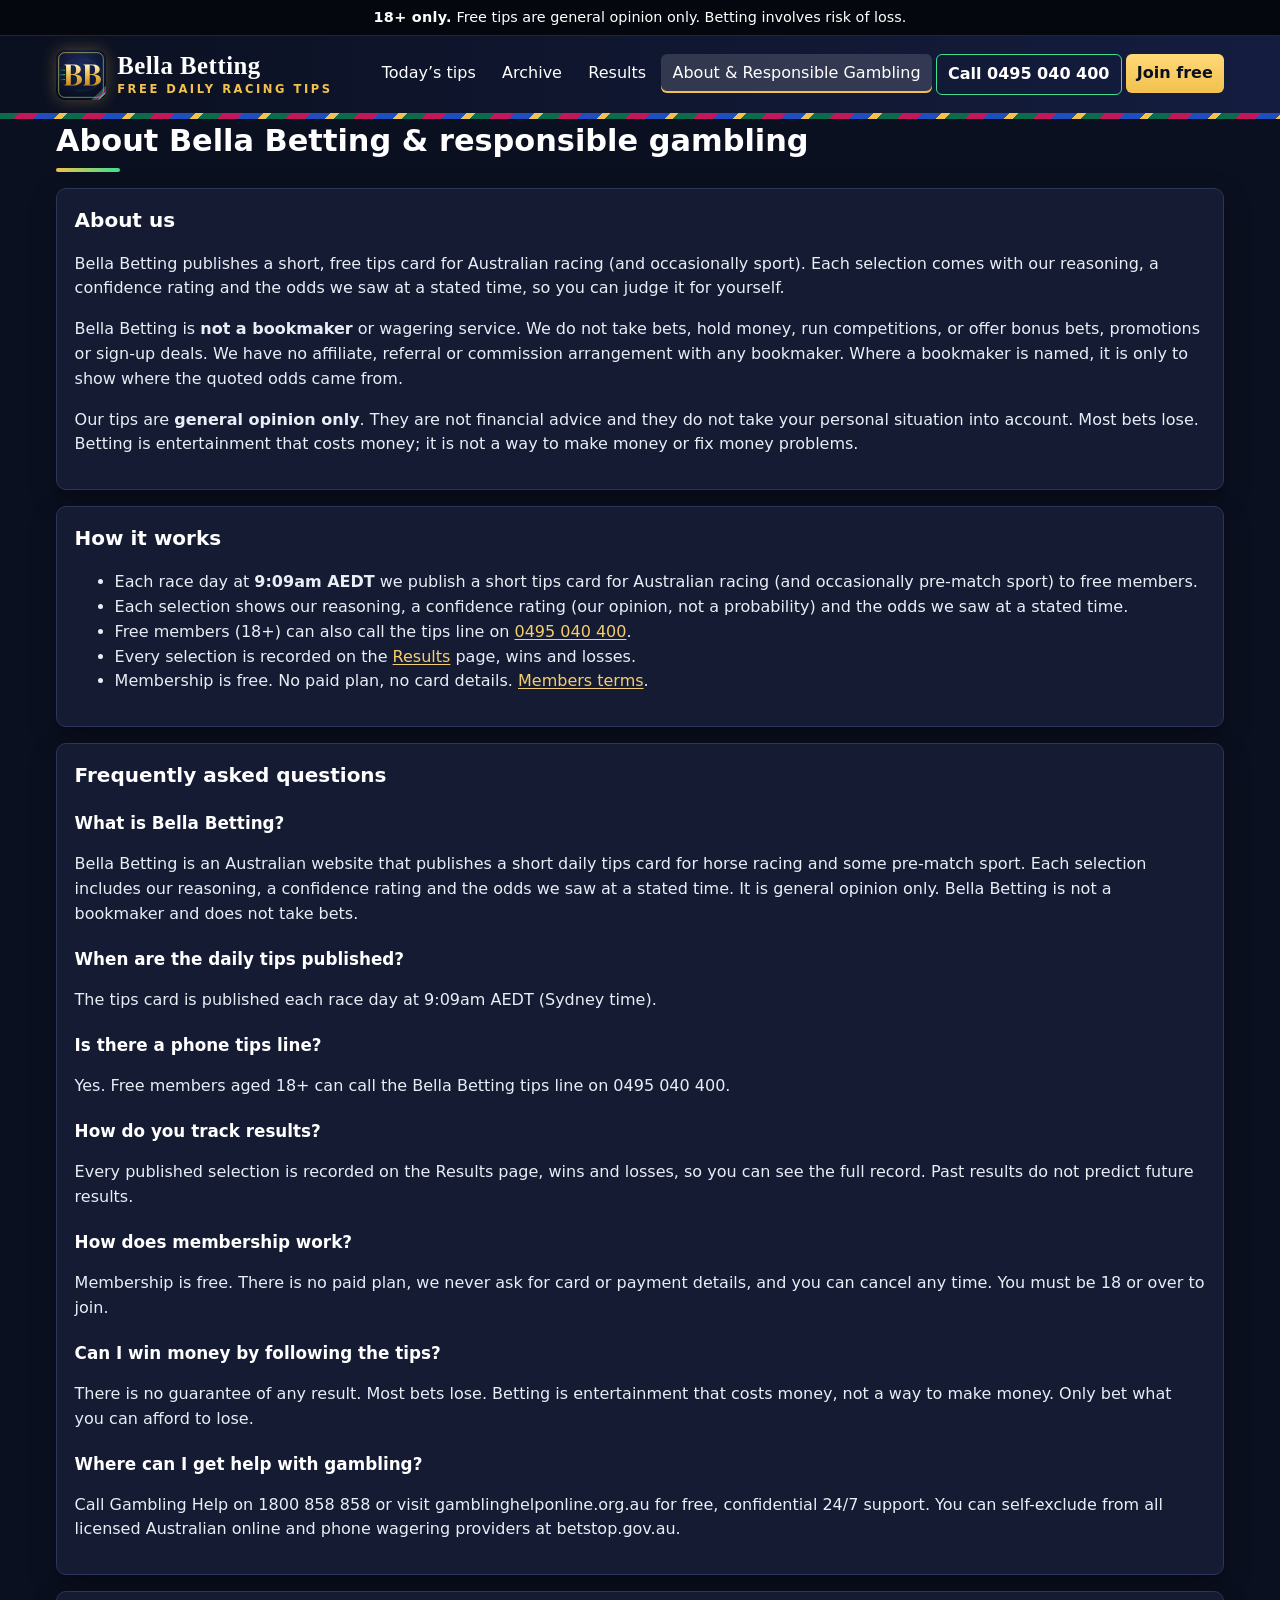
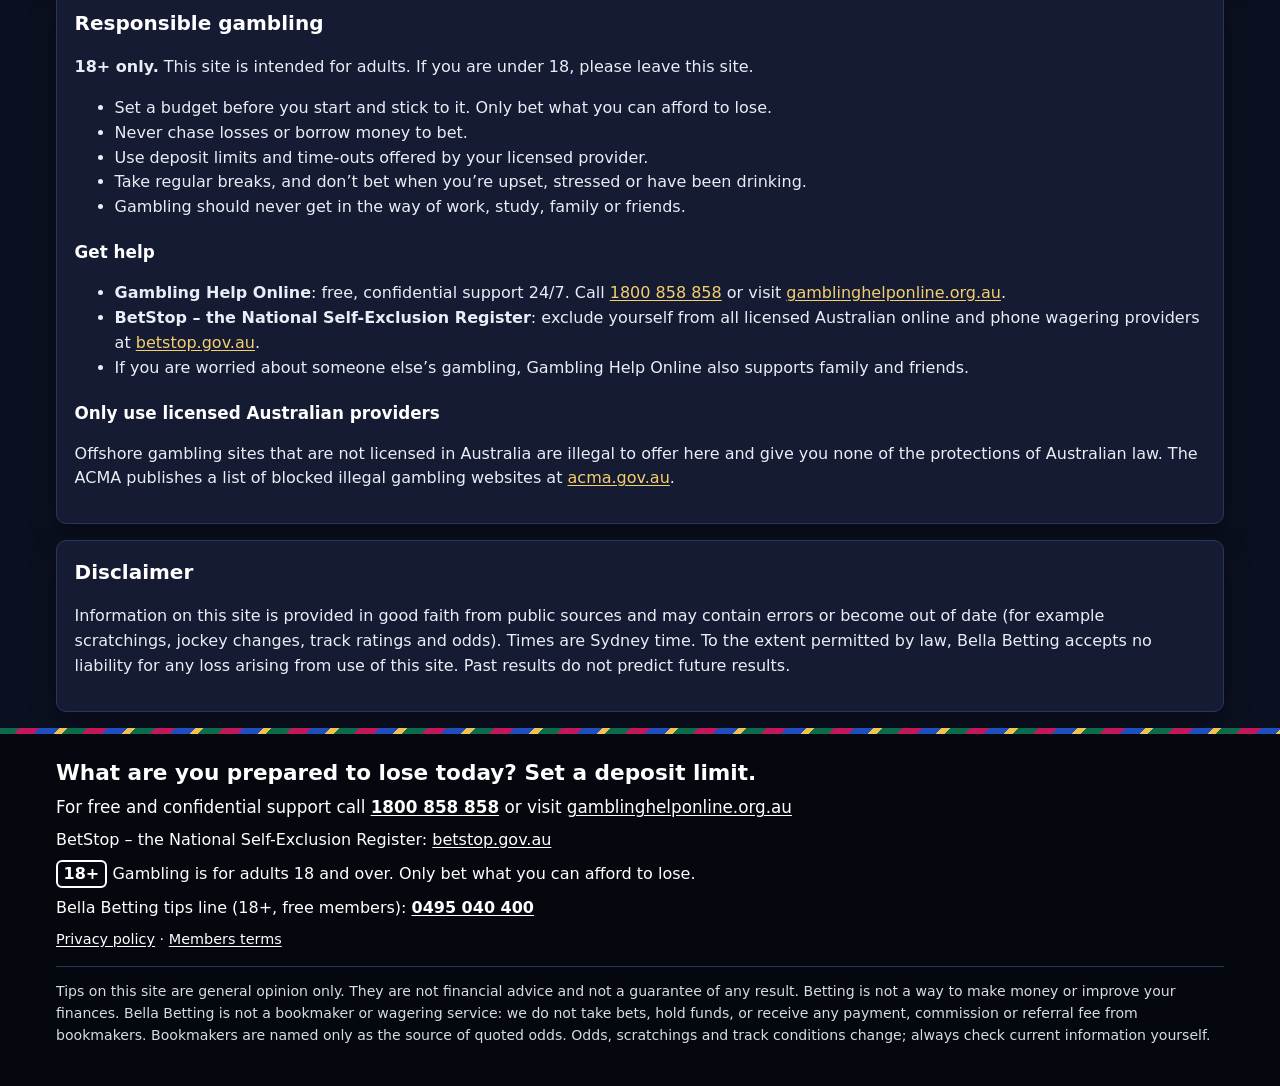
==== commit 3fbfe458: "Membership is free for good: remove paid-plan wording" ====
--- a/about.html
+++ b/about.html
@@ -18,7 +18,7 @@
   <meta name="twitter:title" content="About Bella Betting, How It Works &amp; FAQ | Responsible Gambling">
   <meta name="twitter:description" content="What Bella Betting is, how the daily 9:09am AEDT tips card and tips line 0495 040 400 work, results tracking, FAQ and responsible gambling support. 18+.">
   <meta name="twitter:image" content="https://bellabetting.com.au/assets/brand/bb-monogram-600.png">
-  <script type="application/ld+json">{"@context": "https://schema.org", "@type": "FAQPage", "mainEntity": [{"@type": "Question", "name": "What is Bella Betting?", "acceptedAnswer": {"@type": "Answer", "text": "Bella Betting is an Australian website that publishes a short daily tips card for horse racing and some pre-match sport. Each selection includes our reasoning, a confidence rating and the odds we saw at a stated time. It is general opinion only. Bella Betting is not a bookmaker and does not take bets."}}, {"@type": "Question", "name": "When are the daily tips published?", "acceptedAnswer": {"@type": "Answer", "text": "The tips card is published each race day at 9:09am AEDT (Sydney time)."}}, {"@type": "Question", "name": "Is there a phone tips line?", "acceptedAnswer": {"@type": "Answer", "text": "Yes. Free members aged 18+ can call the Bella Betting tips line on 0495 040 400."}}, {"@type": "Question", "name": "How do you track results?", "acceptedAnswer": {"@type": "Answer", "text": "Every published selection is recorded on the Results page, wins and losses, so you can see the full record. Past results do not predict future results."}}, {"@type": "Question", "name": "How does membership work?", "acceptedAnswer": {"@type": "Answer", "text": "Membership is a free trial until 10 December 2026. It is never automatically converted to a paid plan and you can cancel any time. You must be 18 or over to join."}}, {"@type": "Question", "name": "Can I win money by following the tips?", "acceptedAnswer": {"@type": "Answer", "text": "There is no guarantee of any result. Most bets lose. Betting is entertainment that costs money, not a way to make money. Only bet what you can afford to lose."}}, {"@type": "Question", "name": "Where can I get help with gambling?", "acceptedAnswer": {"@type": "Answer", "text": "Call Gambling Help on 1800 858 858 or visit gamblinghelponline.org.au for free, confidential 24/7 support. You can self-exclude from all licensed Australian online and phone wagering providers at betstop.gov.au."}}]}</script>
+  <script type="application/ld+json">{"@context": "https://schema.org", "@type": "FAQPage", "mainEntity": [{"@type": "Question", "name": "What is Bella Betting?", "acceptedAnswer": {"@type": "Answer", "text": "Bella Betting is an Australian website that publishes a short daily tips card for horse racing and some pre-match sport. Each selection includes our reasoning, a confidence rating and the odds we saw at a stated time. It is general opinion only. Bella Betting is not a bookmaker and does not take bets."}}, {"@type": "Question", "name": "When are the daily tips published?", "acceptedAnswer": {"@type": "Answer", "text": "The tips card is published each race day at 9:09am AEDT (Sydney time)."}}, {"@type": "Question", "name": "Is there a phone tips line?", "acceptedAnswer": {"@type": "Answer", "text": "Yes. Free members aged 18+ can call the Bella Betting tips line on 0495 040 400."}}, {"@type": "Question", "name": "How do you track results?", "acceptedAnswer": {"@type": "Answer", "text": "Every published selection is recorded on the Results page, wins and losses, so you can see the full record. Past results do not predict future results."}}, {"@type": "Question", "name": "How does membership work?", "acceptedAnswer": {"@type": "Answer", "text": "Membership is free. There is no paid plan, we never ask for card or payment details, and you can cancel any time. You must be 18 or over to join."}}, {"@type": "Question", "name": "Can I win money by following the tips?", "acceptedAnswer": {"@type": "Answer", "text": "There is no guarantee of any result. Most bets lose. Betting is entertainment that costs money, not a way to make money. Only bet what you can afford to lose."}}, {"@type": "Question", "name": "Where can I get help with gambling?", "acceptedAnswer": {"@type": "Answer", "text": "Call Gambling Help on 1800 858 858 or visit gamblinghelponline.org.au for free, confidential 24/7 support. You can self-exclude from all licensed Australian online and phone wagering providers at betstop.gov.au."}}]}</script>
   <meta name="theme-color" content="#0b1020">
   <link rel="icon" href="assets/brand/bb-monogram-small.svg" type="image/svg+xml">
   <link rel="icon" href="assets/brand/favicon-32.png" sizes="32x32" type="image/png">
@@ -61,7 +61,7 @@
         <li>Each selection shows our reasoning, a confidence rating (our opinion, not a probability) and the odds we saw at a stated time.</li>
         <li>Free members (18+) can also call the tips line on <a href="tel:+61495040400">0495 040 400</a>.</li>
         <li>Every selection is recorded on the <a href="results.html">Results</a> page, wins and losses.</li>
-        <li>Membership is a free trial until 10 December 2026, never auto-converted to paid. <a href="members-terms.html">Members terms</a>.</li>
+        <li>Membership is free. No paid plan, no card details. <a href="members-terms.html">Members terms</a>.</li>
       </ul>
     </section>
     <section class="card" aria-labelledby="faq-h">
@@ -75,7 +75,7 @@
       <h3>How do you track results?</h3>
       <p>Every published selection is recorded on the Results page, wins and losses, so you can see the full record. Past results do not predict future results.</p>
       <h3>How does membership work?</h3>
-      <p>Membership is a free trial until 10 December 2026. It is never automatically converted to a paid plan and you can cancel any time. You must be 18 or over to join.</p>
+      <p>Membership is free. There is no paid plan, we never ask for card or payment details, and you can cancel any time. You must be 18 or over to join.</p>
       <h3>Can I win money by following the tips?</h3>
       <p>There is no guarantee of any result. Most bets lose. Betting is entertainment that costs money, not a way to make money. Only bet what you can afford to lose.</p>
       <h3>Where can I get help with gambling?</h3>
--- a/assets/style.css
+++ b/assets/style.css
@@ -217,3 +217,35 @@
 .tag-tier{display:inline-block;margin-top:.25rem;padding:.05rem .4rem;border-radius:4px;font-size:.72rem;font-weight:700;letter-spacing:.05em;text-transform:uppercase}
 .tier-top{background:#f5cf6e;color:#1a1a1a}
 .tier-bod{border:1px solid #9fb3c8;color:#cfdbe8}
+
+/* Simple view + How it works (3 Nov 2026) */
+.how{background:#eef5f0;border:2px solid var(--brand);border-radius:var(--radius);padding:1rem 1.2rem;margin:1rem 0;font-size:1.15rem}
+.how h2{margin:.1rem 0 .5rem}
+.how ol{margin:.3rem 0;padding-left:1.4rem}.how li{margin:.35rem 0}
+.simple h2{font-size:1.6rem}
+.simple-intro{font-size:1.15rem;margin:.2rem 0 .6rem}
+.simple-list{list-style:none;padding:0;margin:0}
+.simple-item{background:var(--card);border:1px solid var(--line);border-radius:var(--radius);padding:.9rem 1rem;margin:0 0 .7rem}
+.simple-best{border:3px solid var(--brand)}
+.simple-tag{display:inline-block;background:var(--brand);color:#fff;border-radius:999px;padding:.05rem .6rem;font-size:.95rem;font-weight:700;margin-bottom:.3rem}
+.simple-line{display:block;font-size:1.35rem;font-weight:500;line-height:1.4;overflow-wrap:anywhere}
+.simple-line b{font-weight:800}.s-track,.s-horse{font-size:1.5rem;letter-spacing:.02em}.s-horse{color:inherit;display:block;font-size:1.65rem;margin:.15rem 0}.s-bet{background:var(--brand);color:#fff;border-radius:6px;padding:0 .4rem}.s-time{white-space:nowrap}
+@media (max-width:480px){.simple-line{font-size:1.2rem}.s-track,.s-horse{font-size:1.35rem}}
+.simple-sub{display:block;font-size:1.1rem;color:var(--muted);margin-top:.2rem}
+.simple-key,.simple-none{font-size:1.1rem}
+details.more-detail{margin:1.2rem 0;border:1px solid var(--line);border-radius:var(--radius);padding:.6rem 1rem;background:var(--card)}
+details.more-detail>summary{cursor:pointer;font-size:1.15rem;font-weight:600;padding:.3rem 0}
+
+/* Night theme fix (3 Nov 2026): How it works box + simple tips used light/--brand(navy) colours */
+.how{background:var(--card);border:1px solid var(--line);border-left:4px solid var(--gold);color:var(--ink);padding:.7rem .9rem;margin:.8rem 0;font-size:1rem;box-shadow:0 10px 28px rgba(0,0,0,.32)}
+.how h2{color:var(--gold);font-size:1.05rem;letter-spacing:.04em;text-transform:uppercase;margin:0 0 .35rem}
+.how ol{margin:0;padding-left:1.3rem}.how li{margin:.15rem 0;line-height:1.4}
+.how li::marker{color:var(--gold);font-weight:800}
+.how .small{color:var(--muted);margin:.4rem 0 0;font-size:.85rem}
+.simple-best{border:2px solid var(--gold)}
+.simple-tag{background:var(--gold);color:#0b1020}
+.s-bet{background:var(--gold);color:#0b1020}
+
+/* "I backed this" tick (optional, members only) */
+.backed{display:inline-flex;align-items:center;gap:.4rem;margin-top:.45rem;font-size:.95rem;color:var(--muted);cursor:pointer}
+.backed input{width:1.2rem;height:1.2rem;accent-color:var(--gold)}
